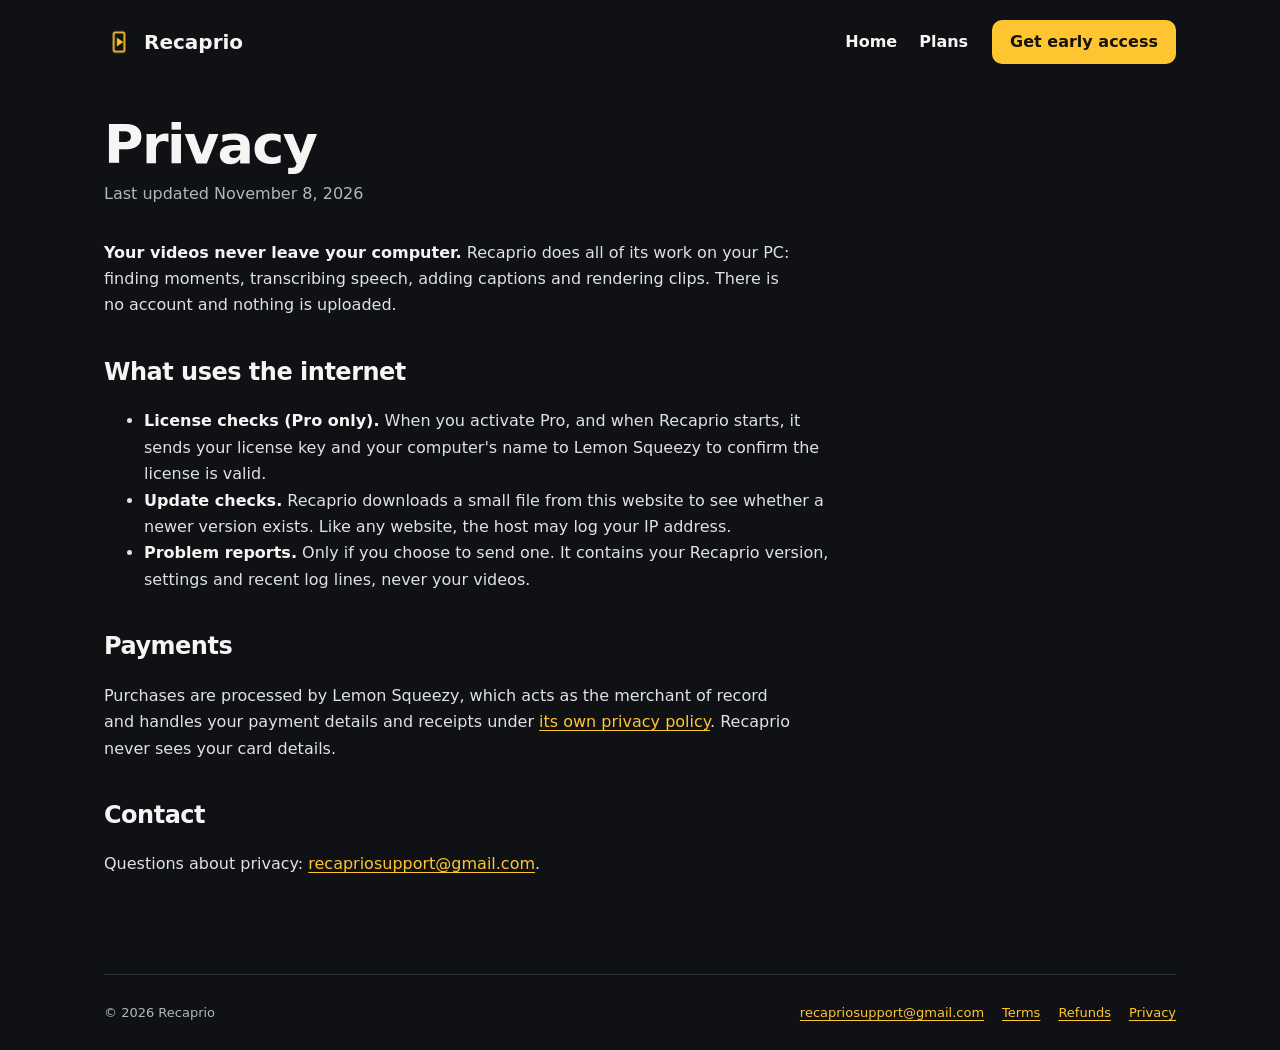
==== privacy.html @ 1593b691 "Add terms, refunds and privacy pages; Free 3 exports/week, Pro $8/month - Legal pages Lemon Squeezy'" ====
<!doctype html>
<html lang="en">
<head>
<meta charset="utf-8">
<meta name="viewport" content="width=device-width, initial-scale=1">
<title>Privacy | Recaprio</title>
<meta name="description" content="What Recaprio does and doesn't do with your data.">
<meta property="og:title" content="Privacy | Recaprio">
<meta property="og:description" content="What Recaprio does and doesn't do with your data.">
<link rel="icon" href="icon.png">
<link rel="stylesheet" href="style.css">
</head>
<body>
<div class="wrap">
<header class="site-head">
  <a class="brand" href="./"><img src="icon.png" alt="">Recaprio</a>
  <nav class="site-nav" aria-label="Main">
    <a href="./">Home</a>
    <a href="./#plans">Plans</a>
  </nav>
  <a class="btn btn-main btn-small" href="./#early-access">Get early access</a>
</header>
</div>
<main class="wrap legal"><h1>Privacy</h1><p class="updated">Last updated November 8, 2026</p>
<p><strong>Your videos never leave your computer.</strong> Recaprio does all of its work on your PC: finding moments, transcribing speech, adding captions and rendering clips. There is no account and nothing is uploaded.</p>
<h2>What uses the internet</h2>
<ul>
<li><strong>License checks (Pro only).</strong> When you activate Pro, and when Recaprio starts, it sends your license key and your computer's name to Lemon Squeezy to confirm the license is valid.</li>
<li><strong>Update checks.</strong> Recaprio downloads a small file from this website to see whether a newer version exists. Like any website, the host may log your IP address.</li>
<li><strong>Problem reports.</strong> Only if you choose to send one. It contains your Recaprio version, settings and recent log lines, never your videos.</li>
</ul>
<h2>Payments</h2>
<p>Purchases are processed by Lemon Squeezy, which acts as the merchant of record and handles your payment details and receipts under <a href="https://www.lemonsqueezy.com/privacy">its own privacy policy</a>. Recaprio never sees your card details.</p>
<h2>Contact</h2>
<p>Questions about privacy: <a href="mailto:recapriosupport@gmail.com">recapriosupport@gmail.com</a>.</p></main>
<div class="wrap">
<footer class="site-foot">
  <div class="foot-row">
    <span>© 2026 Recaprio</span>
    <nav aria-label="Legal">
      <a href="mailto:recapriosupport@gmail.com">recapriosupport@gmail.com</a>
      <a href="terms.html">Terms</a>
      <a href="refunds.html">Refunds</a>
      <a href="privacy.html">Privacy</a>
    </nav>
  </div>
</footer>
</div>
</body>
</html>
---- style.css ----
/* Shared by the terms, refunds and privacy pages. Matches the homepage's palette and type. */
:root{color-scheme:dark;--bg:#0f1115;--panel:#171a21;--line:#2b303b;--text:#f5f5f3;--muted:#b1b6c2;--gold:#ffc531}
*{box-sizing:border-box}
body{margin:0;background:var(--bg);color:var(--text);font:16px/1.65 system-ui,-apple-system,BlinkMacSystemFont,"Segoe UI",sans-serif}
a{color:var(--gold);text-underline-offset:3px}
a:hover{color:var(--text)}
:focus-visible{outline:3px solid var(--gold);outline-offset:3px;border-radius:4px}
.wrap{max-width:1120px;margin:0 auto;padding:0 24px}
.site-head{display:flex;align-items:center;gap:24px;padding:20px 0;flex-wrap:wrap}
.brand{display:flex;align-items:center;gap:10px;font-weight:800;font-size:20px;color:var(--text);text-decoration:none}
.brand img{width:30px;height:30px}
.site-nav{display:flex;gap:22px;margin-left:auto}
.site-nav a{color:var(--text);text-decoration:none;font-weight:600}
.site-nav a:hover{text-decoration:underline}
.btn{display:inline-flex;align-items:center;justify-content:center;min-height:44px;padding:0 18px;border-radius:10px;font-weight:700;text-decoration:none}
.btn-main{background:var(--gold);color:#16120a}
.btn-main:hover{color:#16120a;filter:brightness(1.06)}
.legal{padding:32px 24px 80px}
.legal h1{font-size:clamp(36px,5vw,54px);line-height:1.06;letter-spacing:-1.6px;margin:0 0 8px;font-weight:800}
.legal .updated{color:var(--muted);margin:0 0 32px}
.legal h2{font-size:24px;letter-spacing:-.5px;margin:34px 0 8px}
.legal p,.legal li{max-width:68ch;color:#dfe1e6}
.legal strong{color:var(--text)}
.site-foot{border-top:1px solid var(--line);padding:27px 0;font-size:13px;color:var(--muted)}
.foot-row{display:flex;gap:20px;flex-wrap:wrap;align-items:center}
.foot-row nav{display:flex;gap:18px;flex-wrap:wrap;margin-left:auto}
@media (max-width:640px){.site-nav{display:none}.site-head .btn{margin-left:auto}}
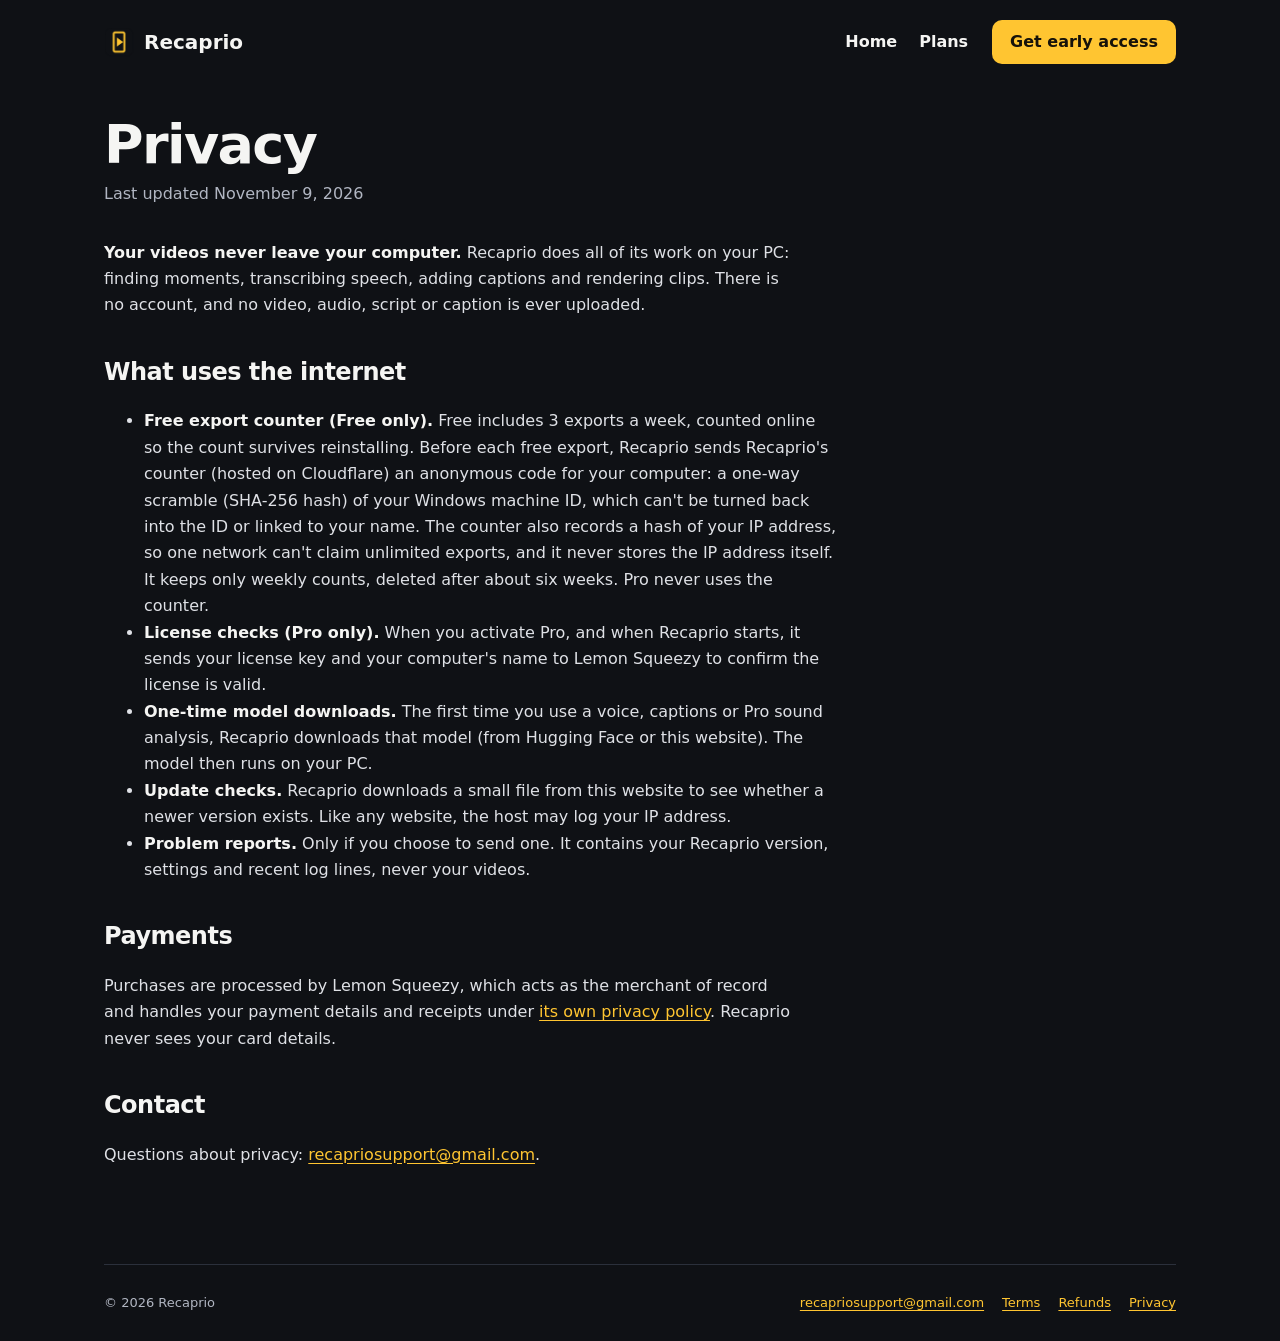
==== commit 8bdc3ef2: "Pro sound model, Pro feature copy, privacy note on the free-export counter Co-Authored-By: Claude Op" ====
--- a/privacy.html
+++ b/privacy.html
@@ -21,11 +21,13 @@
   <a class="btn btn-main btn-small" href="./#early-access">Get early access</a>
 </header>
 </div>
-<main class="wrap legal"><h1>Privacy</h1><p class="updated">Last updated November 8, 2026</p>
-<p><strong>Your videos never leave your computer.</strong> Recaprio does all of its work on your PC: finding moments, transcribing speech, adding captions and rendering clips. There is no account and nothing is uploaded.</p>
+<main class="wrap legal"><h1>Privacy</h1><p class="updated">Last updated November 9, 2026</p>
+<p><strong>Your videos never leave your computer.</strong> Recaprio does all of its work on your PC: finding moments, transcribing speech, adding captions and rendering clips. There is no account, and no video, audio, script or caption is ever uploaded.</p>
 <h2>What uses the internet</h2>
 <ul>
+<li><strong>Free export counter (Free only).</strong> Free includes 3 exports a week, counted online so the count survives reinstalling. Before each free export, Recaprio sends Recaprio's counter (hosted on Cloudflare) an anonymous code for your computer: a one-way scramble (SHA-256 hash) of your Windows machine ID, which can't be turned back into the ID or linked to your name. The counter also records a hash of your IP address, so one network can't claim unlimited exports, and it never stores the IP address itself. It keeps only weekly counts, deleted after about six weeks. Pro never uses the counter.</li>
 <li><strong>License checks (Pro only).</strong> When you activate Pro, and when Recaprio starts, it sends your license key and your computer's name to Lemon Squeezy to confirm the license is valid.</li>
+<li><strong>One-time model downloads.</strong> The first time you use a voice, captions or Pro sound analysis, Recaprio downloads that model (from Hugging Face or this website). The model then runs on your PC.</li>
 <li><strong>Update checks.</strong> Recaprio downloads a small file from this website to see whether a newer version exists. Like any website, the host may log your IP address.</li>
 <li><strong>Problem reports.</strong> Only if you choose to send one. It contains your Recaprio version, settings and recent log lines, never your videos.</li>
 </ul>
